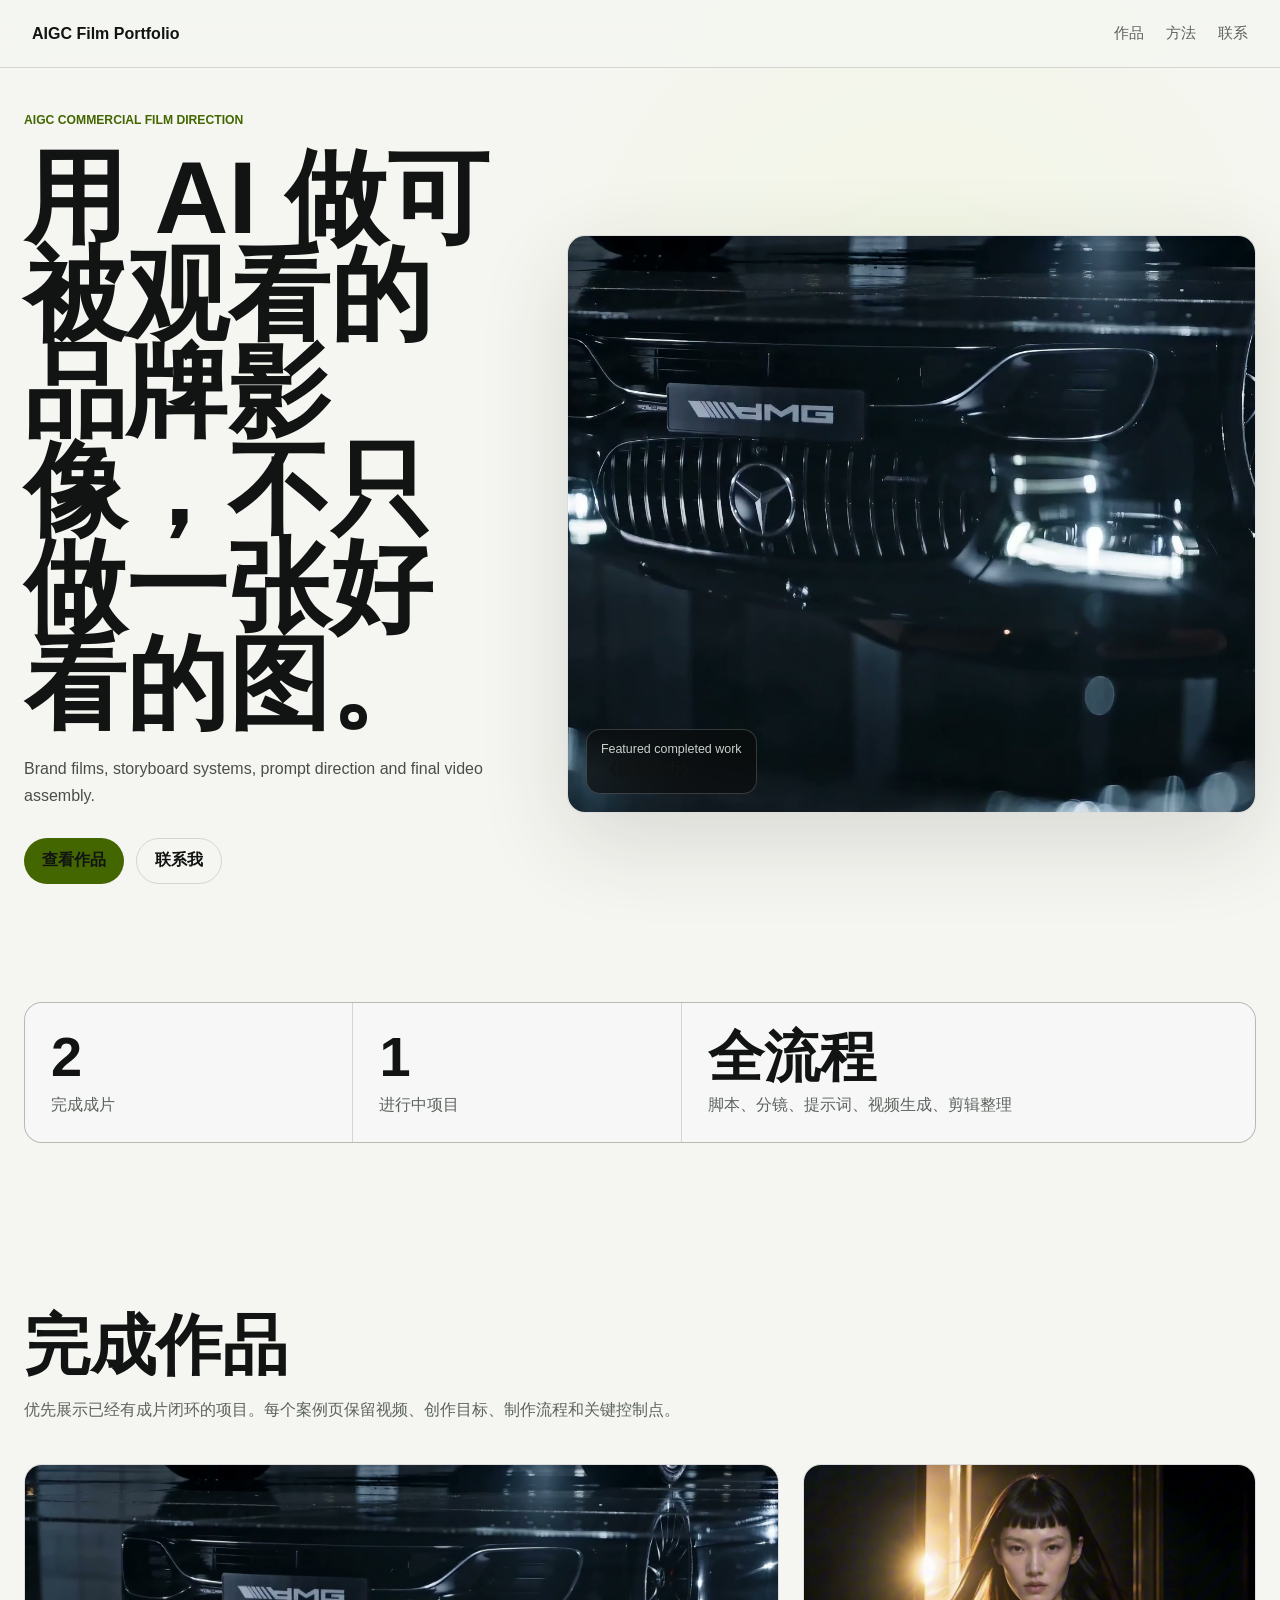
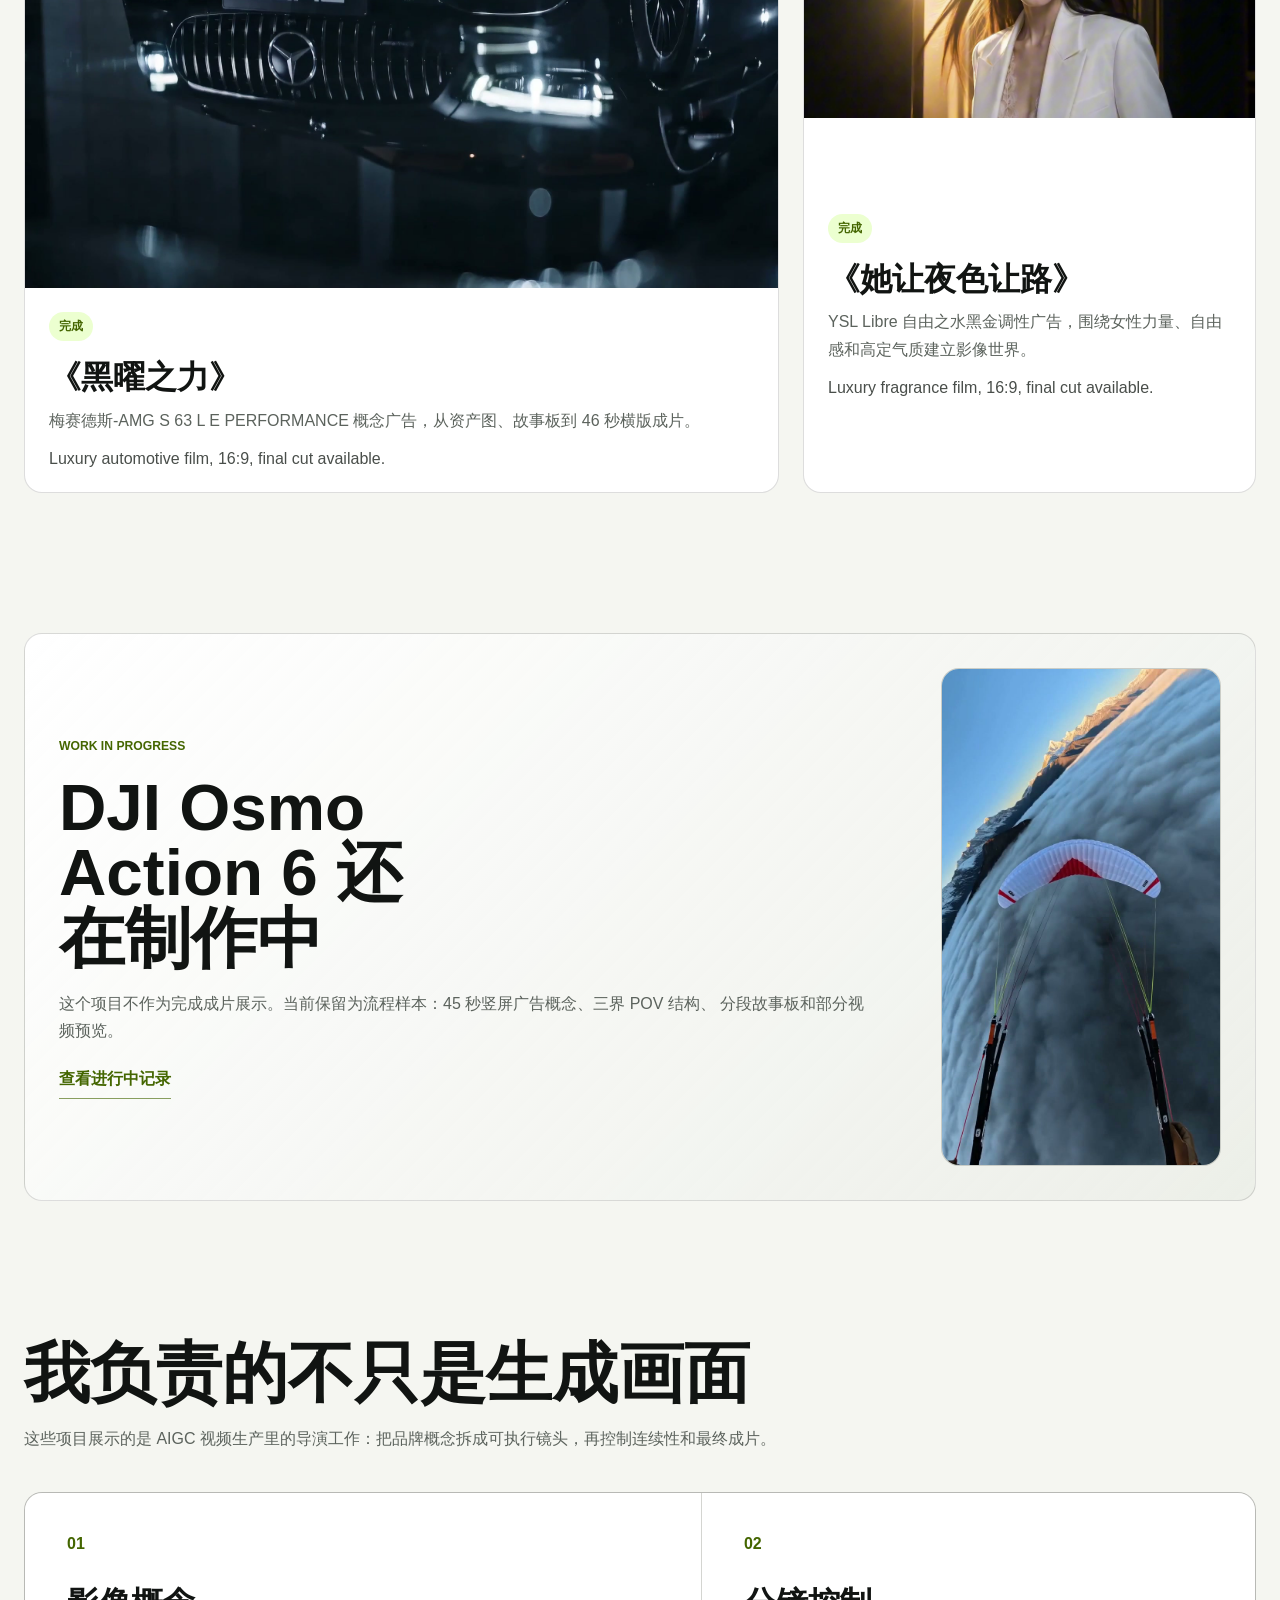
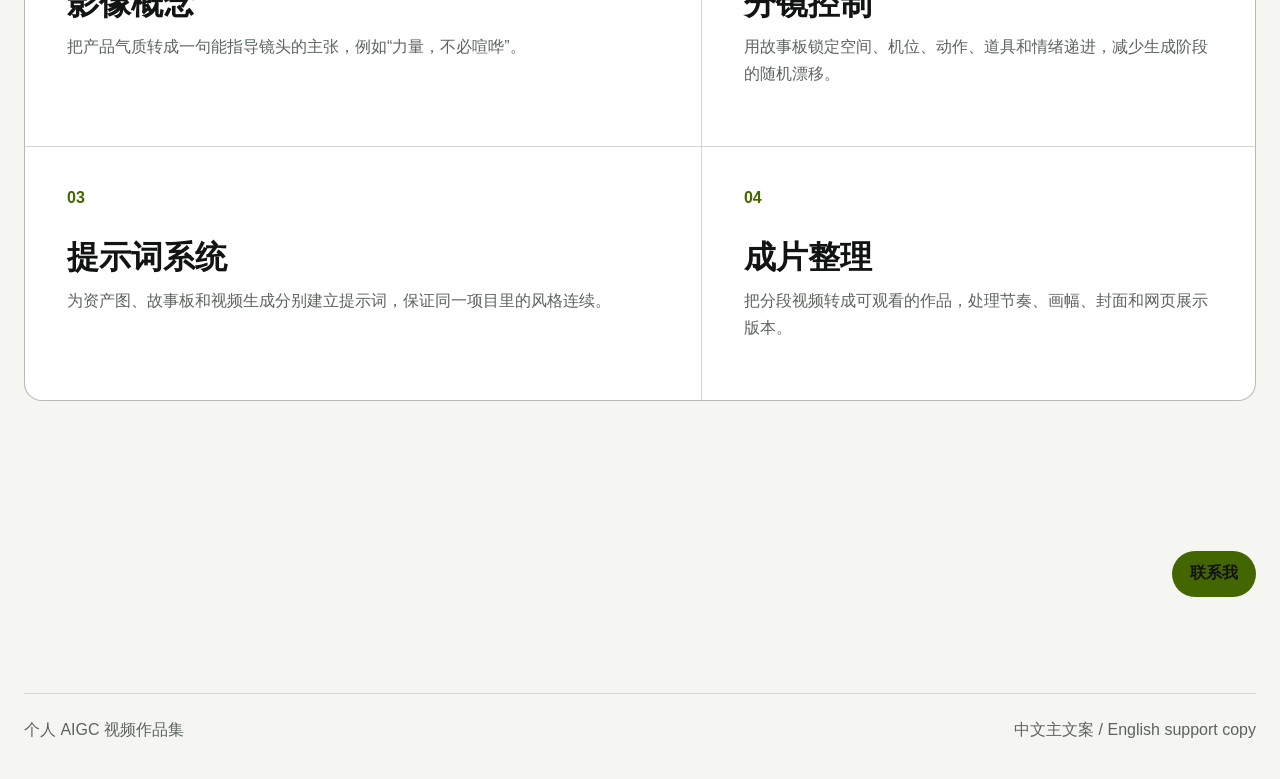
==== index.html @ 2b414f0b "发布视频作品集网站" ====
<!doctype html>
<html lang="zh-CN">
  <head>
    <meta charset="utf-8" />
    <meta name="viewport" content="width=device-width, initial-scale=1" />
    <title>AIGC 视频作品集 | Film Portfolio</title>
    <meta
      name="description"
      content="AIGC 视频项目作品集，展示豪华汽车、香水品牌影像与进行中的运动相机广告项目。"
    />
    <link rel="stylesheet" href="样式/主样式.css" />
  </head>
  <body>
    <a class="跳到内容" href="#主要内容">跳到主要内容</a>

    <header class="顶部导航" aria-label="主导航">
      <a class="品牌标识" href="index.html" aria-label="返回首页">
        <span>AIGC Film Portfolio</span>
      </a>
      <nav class="导航链接" aria-label="页面导航">
        <a href="#作品">作品</a>
        <a href="#方法">方法</a>
        <a href="#联系">联系</a>
      </nav>
    </header>

    <main id="主要内容">
      <section class="首页英雄" aria-label="作品集介绍">
        <div class="英雄文案">
          <p class="小标签">AIGC Commercial Film Direction</p>
          <h1>用 AI 做可被观看的品牌影像，不只做一张好看的图。</h1>
          <p class="英文副标题">
            Brand films, storyboard systems, prompt direction and final video assembly.
          </p>
          <div class="英雄按钮组">
            <a class="主按钮" href="#作品">查看作品</a>
            <a class="次按钮" href="mailto:hello@example.com">联系我</a>
          </div>
        </div>

        <div class="英雄媒体" aria-label="视频预览">
          <video
            class="自动预览视频"
            src="素材/视频/AMG黑曜之力-预览.mp4"
            poster="素材/封面/AMG黑曜之力-封面.jpg"
            muted
            playsinline
            autoplay
            loop
          ></video>
          <div class="媒体说明">
            <span>Featured completed work</span>
            <strong>《黑曜之力》</strong>
          </div>
        </div>
      </section>

      <section class="概览带" aria-label="作品集概览">
        <article>
          <strong>2</strong>
          <span>完成成片</span>
        </article>
        <article>
          <strong>1</strong>
          <span>进行中项目</span>
        </article>
        <article>
          <strong>全流程</strong>
          <span>脚本、分镜、提示词、视频生成、剪辑整理</span>
        </article>
      </section>

      <section id="作品" class="作品区">
        <div class="区块标题">
          <h2>完成作品</h2>
          <p>优先展示已经有成片闭环的项目。每个案例页保留视频、创作目标、制作流程和关键控制点。</p>
        </div>

        <div class="完成作品网格">
          <article class="大型作品卡">
            <a href="案例/AMG黑曜之力.html" aria-label="查看 AMG 黑曜之力案例">
              <div class="卡片媒体 横版">
                <video
                  class="悬停预览视频"
                  src="素材/视频/AMG黑曜之力-预览.mp4"
                  poster="素材/封面/AMG黑曜之力-封面.jpg"
                  muted
                  playsinline
                  loop
                  preload="metadata"
                ></video>
              </div>
              <div class="卡片内容">
                <span class="状态标签">完成</span>
                <h3>《黑曜之力》</h3>
                <p>梅赛德斯-AMG S 63 L E PERFORMANCE 概念广告，从资产图、故事板到 46 秒横版成片。</p>
                <span class="英文说明">Luxury automotive film, 16:9, final cut available.</span>
              </div>
            </a>
          </article>

          <article class="大型作品卡 紧凑">
            <a href="案例/YSL她让夜色让路.html" aria-label="查看 YSL 她让夜色让路案例">
              <div class="卡片媒体 横版">
                <video
                  class="悬停预览视频"
                  src="素材/视频/YSL她让夜色让路-预览.mp4"
                  poster="素材/封面/YSL她让夜色让路-封面.jpg"
                  muted
                  playsinline
                  loop
                  preload="metadata"
                ></video>
              </div>
              <div class="卡片内容">
                <span class="状态标签">完成</span>
                <h3>《她让夜色让路》</h3>
                <p>YSL Libre 自由之水黑金调性广告，围绕女性力量、自由感和高定气质建立影像世界。</p>
                <span class="英文说明">Luxury fragrance film, 16:9, final cut available.</span>
              </div>
            </a>
          </article>
        </div>
      </section>

      <section class="进行中区" aria-label="进行中项目">
        <div class="进行中内容">
          <div>
            <p class="小标签">Work In Progress</p>
            <h2>DJI Osmo Action 6 还在制作中</h2>
            <p>
              这个项目不作为完成成片展示。当前保留为流程样本：45 秒竖屏广告概念、三界 POV 结构、
              分段故事板和部分视频预览。
            </p>
            <a class="文本链接" href="案例/DJI无声三界视角-进行中.html">查看进行中记录</a>
          </div>
          <a class="竖版预览卡" href="案例/DJI无声三界视角-进行中.html" aria-label="查看 DJI 进行中项目">
            <video
              class="悬停预览视频"
              src="素材/视频/DJI无声三界视角-进行中短预览.mp4"
              poster="素材/封面/DJI无声三界视角-进行中封面.jpg"
              muted
              playsinline
              loop
              preload="metadata"
            ></video>
          </a>
        </div>
      </section>

      <section id="方法" class="方法区">
        <div class="区块标题">
          <h2>我负责的不只是生成画面</h2>
          <p>这些项目展示的是 AIGC 视频生产里的导演工作：把品牌概念拆成可执行镜头，再控制连续性和最终成片。</p>
        </div>
        <div class="方法网格">
          <article>
            <span>01</span>
            <h3>影像概念</h3>
            <p>把产品气质转成一句能指导镜头的主张，例如“力量，不必喧哗”。</p>
          </article>
          <article>
            <span>02</span>
            <h3>分镜控制</h3>
            <p>用故事板锁定空间、机位、动作、道具和情绪递进，减少生成阶段的随机漂移。</p>
          </article>
          <article>
            <span>03</span>
            <h3>提示词系统</h3>
            <p>为资产图、故事板和视频生成分别建立提示词，保证同一项目里的风格连续。</p>
          </article>
          <article>
            <span>04</span>
            <h3>成片整理</h3>
            <p>把分段视频转成可观看的作品，处理节奏、画幅、封面和网页展示版本。</p>
          </article>
        </div>
      </section>

      <section id="联系" class="联系区">
        <div class="联系留白" aria-hidden="true"></div>
        <a class="主按钮" href="mailto:hello@example.com">联系我</a>
      </section>
    </main>

    <footer class="页脚">
      <span>个人 AIGC 视频作品集</span>
      <span>中文主文案 / English support copy</span>
    </footer>

    <script src="脚本/交互.js"></script>
  </body>
</html>
---- 样式/主样式.css ----
:root {
  color-scheme: dark light;
  --背景: #0b0c0d;
  --表面: #121417;
  --表面二: #191d21;
  --文字: #f1f4ef;
  --弱文字: #a5ada8;
  --细线: rgba(241, 244, 239, 0.14);
  --强调: #c8ff3d;
  --强调深: #1d260b;
  --阴影: rgba(0, 0, 0, 0.38);
  --圆角: 18px;
  --最大宽: 1380px;
  font-family: "Aptos", "Segoe UI", "Microsoft YaHei", sans-serif;
}

@media (prefers-color-scheme: light) {
  :root {
    --背景: #f5f6f1;
    --表面: #ffffff;
    --表面二: #e9ece5;
    --文字: #111412;
    --弱文字: #5c635d;
    --细线: rgba(17, 20, 18, 0.14);
    --强调: #446600;
    --强调深: #ecffd0;
    --阴影: rgba(42, 45, 38, 0.14);
  }
}

* {
  box-sizing: border-box;
}

html {
  scroll-behavior: smooth;
}

body {
  margin: 0;
  background:
    radial-gradient(circle at 72% 8%, rgba(200, 255, 61, 0.08), transparent 26rem),
    linear-gradient(180deg, var(--背景), var(--背景));
  color: var(--文字);
  letter-spacing: 0;
}

body::before {
  content: "";
  position: fixed;
  inset: 0;
  z-index: 5;
  pointer-events: none;
  opacity: 0.18;
  background-image:
    linear-gradient(rgba(255,255,255,0.025) 1px, transparent 1px),
    linear-gradient(90deg, rgba(255,255,255,0.025) 1px, transparent 1px);
  background-size: 44px 44px;
}

a {
  color: inherit;
  text-decoration: none;
}

img,
video {
  display: block;
  max-width: 100%;
}

.跳到内容 {
  position: fixed;
  left: 1rem;
  top: 1rem;
  z-index: 20;
  padding: 0.65rem 0.9rem;
  background: var(--强调);
  color: #111412;
  border-radius: 999px;
  transform: translateY(-150%);
}

.跳到内容:focus {
  transform: translateY(0);
}

.顶部导航 {
  position: sticky;
  top: 0;
  z-index: 10;
  display: flex;
  align-items: center;
  justify-content: space-between;
  min-height: 68px;
  padding: 0 32px;
  border-bottom: 1px solid var(--细线);
  background: color-mix(in srgb, var(--背景) 82%, transparent);
  backdrop-filter: blur(18px);
}

.品牌标识 {
  font-weight: 700;
  letter-spacing: 0;
}

.导航链接 {
  display: flex;
  align-items: center;
  gap: 22px;
  color: var(--弱文字);
  font-size: 0.94rem;
}

.导航链接 a:hover,
.导航链接 a:focus-visible {
  color: var(--文字);
}

.首页英雄 {
  display: grid;
  grid-template-columns: minmax(0, 0.82fr) minmax(320px, 1.18fr);
  gap: clamp(28px, 5vw, 76px);
  align-items: center;
  width: min(var(--最大宽), calc(100% - 48px));
  min-height: calc(100dvh - 68px);
  margin: 0 auto;
  padding: 42px 0 64px;
}

.英雄文案 {
  align-self: end;
  padding-bottom: 6vh;
}

.小标签 {
  margin: 0 0 18px;
  color: var(--强调);
  font-size: 0.76rem;
  font-weight: 700;
  letter-spacing: 0;
  text-transform: uppercase;
}

h1,
h2,
h3,
p {
  margin-top: 0;
}

h1 {
  max-width: 11ch;
  margin-bottom: 22px;
  font-size: 6.4rem;
  line-height: 0.95;
  letter-spacing: 0;
}

h2 {
  margin-bottom: 18px;
  font-size: 4.1rem;
  line-height: 1;
  letter-spacing: 0;
}

h3 {
  margin-bottom: 12px;
  font-size: 2rem;
  line-height: 1.05;
}

p {
  color: var(--弱文字);
  line-height: 1.72;
}

.英文副标题,
.英文说明 {
  color: color-mix(in srgb, var(--弱文字) 74%, var(--文字));
}

.英雄按钮组 {
  display: flex;
  flex-wrap: wrap;
  gap: 12px;
  margin-top: 28px;
}

.主按钮,
.次按钮 {
  display: inline-flex;
  align-items: center;
  justify-content: center;
  min-height: 46px;
  padding: 0 18px;
  border-radius: 999px;
  font-weight: 700;
  white-space: nowrap;
  transition: transform 180ms ease, background 180ms ease, color 180ms ease;
}

.主按钮 {
  background: var(--强调);
  color: #111412;
}

.次按钮 {
  border: 1px solid var(--细线);
  color: var(--文字);
}

.主按钮:hover,
.次按钮:hover {
  transform: translateY(-1px);
}

.主按钮:active,
.次按钮:active {
  transform: translateY(1px);
}

.英雄媒体 {
  position: relative;
  min-height: 64vh;
  overflow: hidden;
  border: 1px solid var(--细线);
  border-radius: var(--圆角);
  background: var(--表面);
  box-shadow: 0 28px 90px var(--阴影);
}

.英雄媒体 video {
  width: 100%;
  height: 100%;
  min-height: 64vh;
  object-fit: cover;
}

.媒体说明 {
  position: absolute;
  left: 18px;
  bottom: 18px;
  display: grid;
  gap: 4px;
  max-width: calc(100% - 36px);
  padding: 12px 14px;
  border: 1px solid rgba(255, 255, 255, 0.18);
  border-radius: 14px;
  background: rgba(11, 12, 13, 0.68);
  backdrop-filter: blur(16px);
}

.媒体说明 span {
  color: #cbd2cc;
  font-size: 0.78rem;
}

.概览带 {
  display: grid;
  grid-template-columns: 0.8fr 0.8fr 1.4fr;
  gap: 1px;
  width: min(var(--最大宽), calc(100% - 48px));
  margin: 0 auto 100px;
  overflow: hidden;
  border: 1px solid var(--细线);
  border-radius: var(--圆角);
  background: var(--细线);
}

.概览带 article {
  padding: 26px;
  background: color-mix(in srgb, var(--表面) 82%, transparent);
}

.概览带 strong {
  display: block;
  margin-bottom: 10px;
  font-size: 3.5rem;
  line-height: 1;
}

.概览带 span {
  color: var(--弱文字);
}

.作品区,
.方法区,
.联系区,
.进行中区,
.案例页面 {
  width: min(var(--最大宽), calc(100% - 48px));
  margin: 0 auto;
}

.作品区,
.方法区,
.进行中区 {
  padding: 70px 0;
}

.区块标题 {
  max-width: 760px;
  margin-bottom: 40px;
}

.完成作品网格 {
  display: grid;
  grid-template-columns: 1.25fr 0.75fr;
  gap: 24px;
  align-items: stretch;
}

.大型作品卡 a {
  display: grid;
  min-height: 100%;
  overflow: hidden;
  border: 1px solid var(--细线);
  border-radius: var(--圆角);
  background: var(--表面);
  transition: transform 220ms ease, border-color 220ms ease;
}

.大型作品卡 a:hover,
.大型作品卡 a:focus-visible {
  transform: translateY(-4px);
  border-color: color-mix(in srgb, var(--强调) 60%, var(--细线));
}

.卡片媒体 {
  position: relative;
  overflow: hidden;
  background: var(--表面二);
}

.卡片媒体.横版 {
  aspect-ratio: 16 / 9;
}

.卡片媒体 video,
.竖版预览卡 video {
  width: 100%;
  height: 100%;
  object-fit: cover;
  transition: transform 500ms ease;
}

.大型作品卡 a:hover video,
.竖版预览卡:hover video {
  transform: scale(1.035);
}

.卡片内容 {
  padding: 24px;
}

.状态标签 {
  display: inline-flex;
  margin-bottom: 20px;
  padding: 6px 10px;
  border-radius: 999px;
  background: var(--强调深);
  color: var(--强调);
  font-size: 0.78rem;
  font-weight: 700;
}

.进行中内容 {
  display: grid;
  grid-template-columns: minmax(0, 1fr) 320px;
  gap: 34px;
  align-items: center;
  padding: 34px;
  border: 1px solid var(--细线);
  border-radius: var(--圆角);
  background: linear-gradient(135deg, var(--表面), color-mix(in srgb, var(--表面二) 72%, transparent));
}

.进行中内容 h2 {
  max-width: 10ch;
}

.文本链接 {
  display: inline-flex;
  align-items: center;
  min-height: 38px;
  color: var(--强调);
  font-weight: 700;
  border-bottom: 1px solid color-mix(in srgb, var(--强调) 62%, transparent);
}

.竖版预览卡 {
  justify-self: end;
  width: min(100%, 280px);
  aspect-ratio: 9 / 16;
  overflow: hidden;
  border: 1px solid var(--细线);
  border-radius: var(--圆角);
  background: var(--表面二);
}

.方法网格 {
  display: grid;
  grid-template-columns: 1.1fr 0.9fr;
  gap: 1px;
  overflow: hidden;
  border: 1px solid var(--细线);
  border-radius: var(--圆角);
  background: var(--细线);
}

.方法网格 article {
  min-height: 230px;
  padding: 42px;
  background: var(--表面);
}

.方法网格 span {
  display: block;
  margin-bottom: 34px;
  color: var(--强调);
  font-weight: 800;
}

.联系区 {
  display: grid;
  grid-template-columns: minmax(0, 1fr) auto;
  gap: 24px;
  align-items: end;
  padding: 80px 0 96px;
}

.联系区 h2 {
  max-width: 16ch;
}

.页脚 {
  display: flex;
  justify-content: space-between;
  gap: 18px;
  width: min(var(--最大宽), calc(100% - 48px));
  margin: 0 auto;
  padding: 26px 0 38px;
  border-top: 1px solid var(--细线);
  color: var(--弱文字);
}

.案例页面 {
  padding-bottom: 80px;
}

.案例英雄 {
  display: grid;
  grid-template-columns: minmax(0, 1fr) minmax(260px, 360px);
  gap: 40px;
  align-items: end;
  padding: 72px 0 36px;
}

.案例标题 h1 {
  max-width: 12ch;
}

.案例标题 p {
  max-width: 760px;
}

.案例元信息 {
  display: grid;
  gap: 1px;
  overflow: hidden;
  border: 1px solid var(--细线);
  border-radius: var(--圆角);
  background: var(--细线);
}

.案例元信息 span {
  padding: 15px 17px;
  background: var(--表面);
  color: var(--弱文字);
}

.播放器区,
.竖版播放器区 {
  display: grid;
  place-items: center;
  overflow: hidden;
  margin-bottom: 54px;
  border: 1px solid var(--细线);
  border-radius: var(--圆角);
  background: #050607;
  box-shadow: 0 28px 90px var(--阴影);
}

.主播放器 {
  width: 100%;
  aspect-ratio: 16 / 9;
  background: #050607;
}

.竖版播放器区 {
  padding: 24px;
}

.竖版播放器 {
  width: min(100%, 420px);
  max-height: 82dvh;
  aspect-ratio: 9 / 16;
  border-radius: calc(var(--圆角) - 4px);
  background: #050607;
}

.案例正文 {
  display: grid;
  grid-template-columns: 1fr 1fr 1fr;
  gap: 1px;
  overflow: hidden;
  border: 1px solid var(--细线);
  border-radius: var(--圆角);
  background: var(--细线);
}

.案例正文 article {
  padding: 28px;
  background: var(--表面);
}

.案例正文 h2 {
  font-size: 1.8rem;
}

.下一项 {
  display: flex;
  justify-content: space-between;
  gap: 18px;
  padding: 42px 0 0;
}

@media (prefers-reduced-motion: reduce) {
  *,
  *::before,
  *::after {
    scroll-behavior: auto !important;
    animation-duration: 0.01ms !important;
    transition-duration: 0.01ms !important;
  }

  .自动预览视频,
  .悬停预览视频 {
    animation: none;
  }
}

@media (max-width: 900px) {
  .顶部导航 {
    padding: 0 20px;
  }

  .导航链接 {
    gap: 14px;
  }

  .首页英雄,
  .完成作品网格,
  .进行中内容,
  .案例英雄,
  .案例正文,
  .联系区 {
    grid-template-columns: 1fr;
  }

  .首页英雄 {
    min-height: auto;
    padding-top: 36px;
  }

  .英雄文案 {
    padding-bottom: 0;
  }

  h1 {
    max-width: 12ch;
    font-size: 4.3rem;
  }

  h2 {
    font-size: 3rem;
  }

  h3 {
    font-size: 1.65rem;
  }

  .英雄媒体,
  .英雄媒体 video {
    min-height: 48vh;
  }

  .概览带,
  .方法网格 {
    grid-template-columns: 1fr;
  }

  .竖版预览卡 {
    justify-self: start;
    width: min(100%, 240px);
  }

  .页脚,
  .下一项 {
    flex-direction: column;
  }
}

@media (max-width: 560px) {
  .顶部导航 {
    min-height: 62px;
  }

  .品牌标识 {
    max-width: 42vw;
    font-size: 0.9rem;
  }

  .导航链接 {
    font-size: 0.86rem;
  }

  .首页英雄,
  .作品区,
  .方法区,
  .联系区,
  .进行中区,
  .案例页面,
  .概览带,
  .页脚 {
    width: min(100% - 28px, var(--最大宽));
  }

  .首页英雄 {
    gap: 24px;
  }

  h1 {
    font-size: 3.05rem;
  }

  h2 {
    font-size: 2.35rem;
  }

  .概览带 strong {
    font-size: 2.45rem;
  }

  .方法网格 article {
    padding: 26px;
  }

  .英雄按钮组 {
    width: 100%;
  }

  .主按钮,
  .次按钮 {
    flex: 1 1 auto;
  }

  .进行中内容 {
    padding: 22px;
  }

  .案例英雄 {
    padding-top: 42px;
  }
}
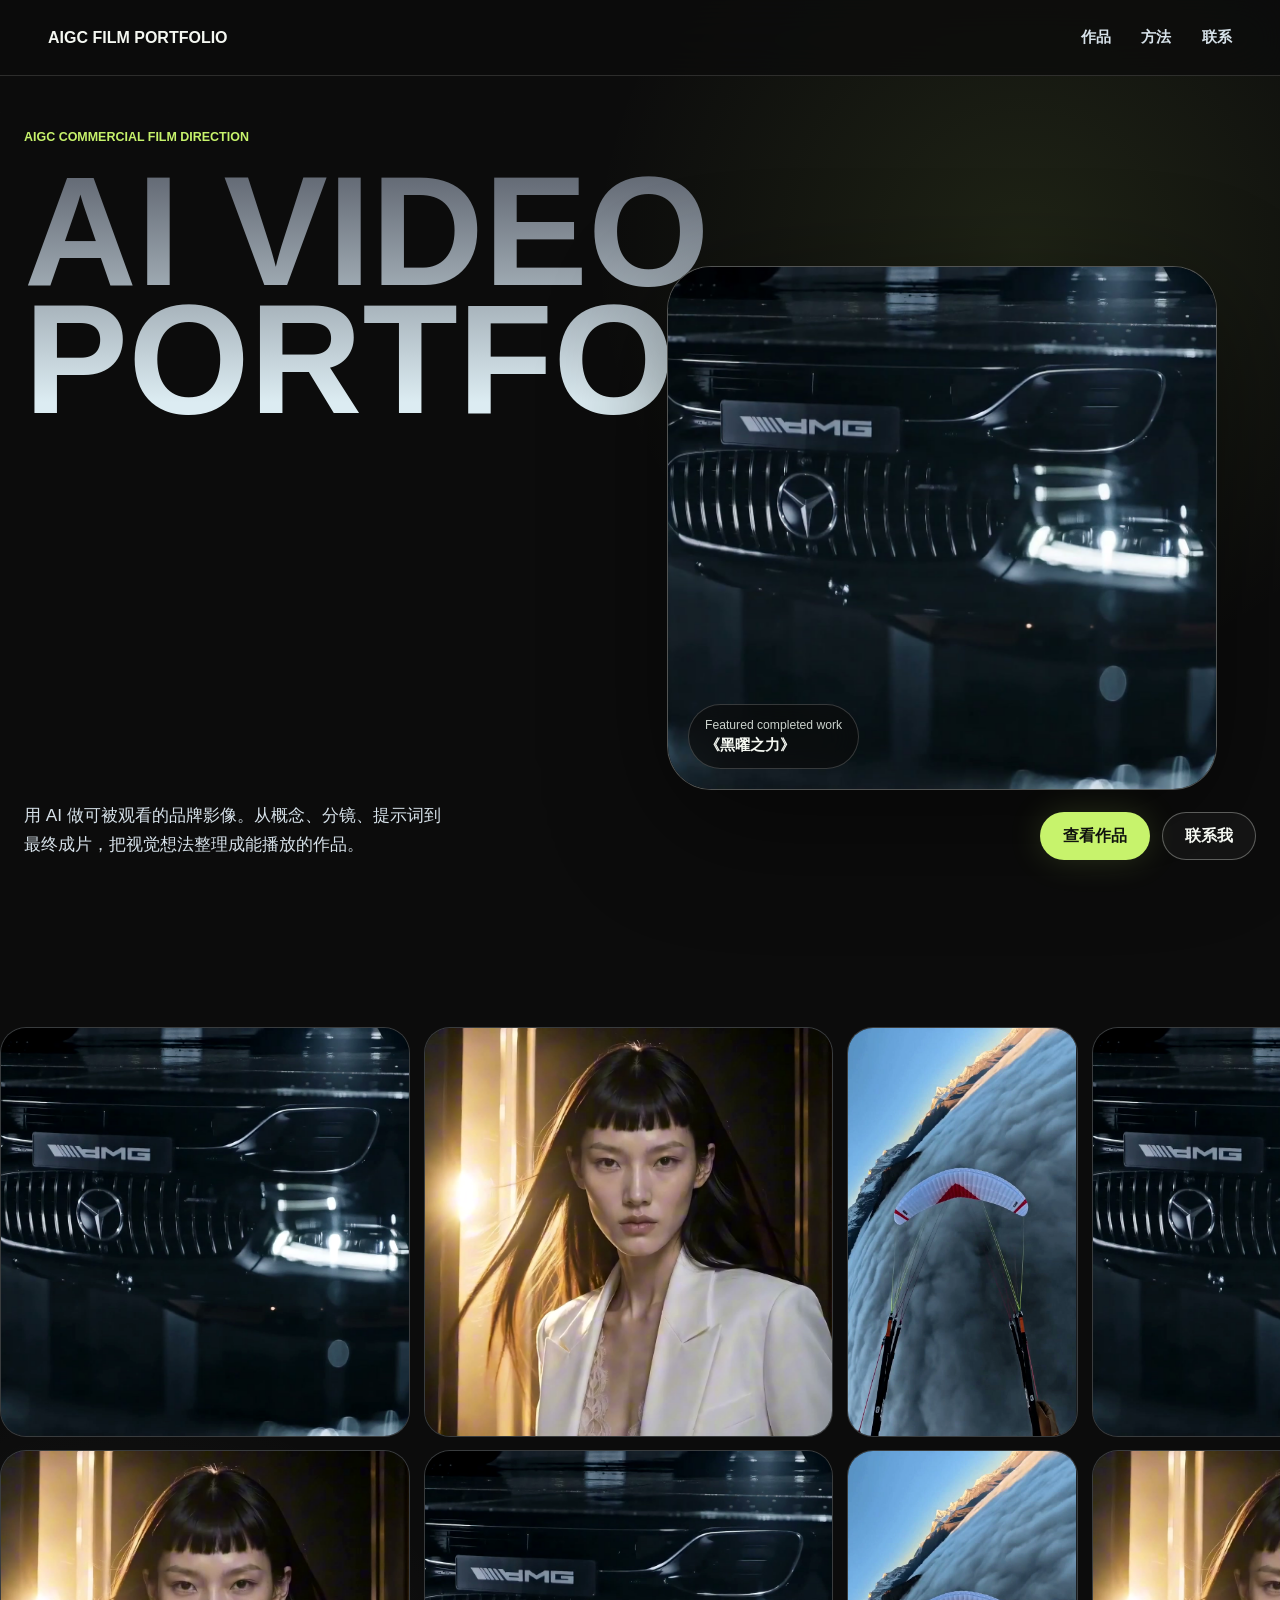
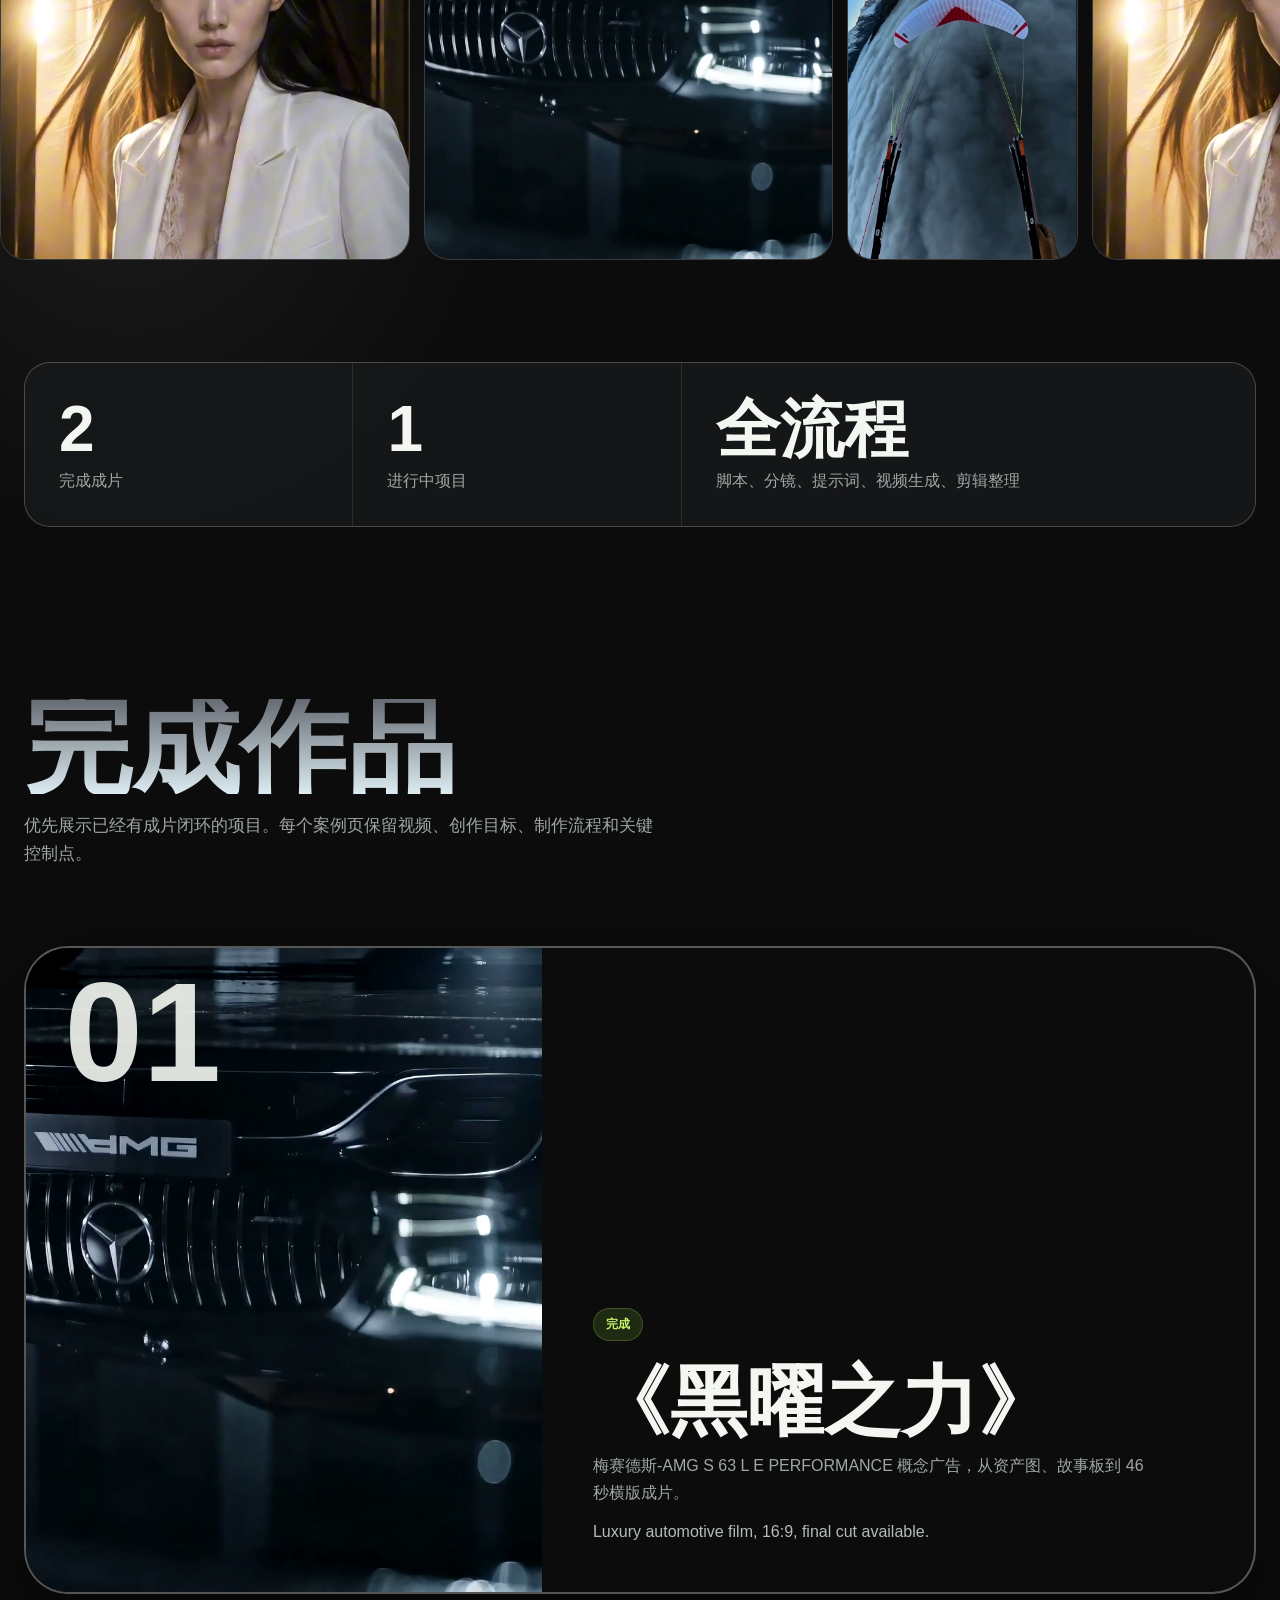
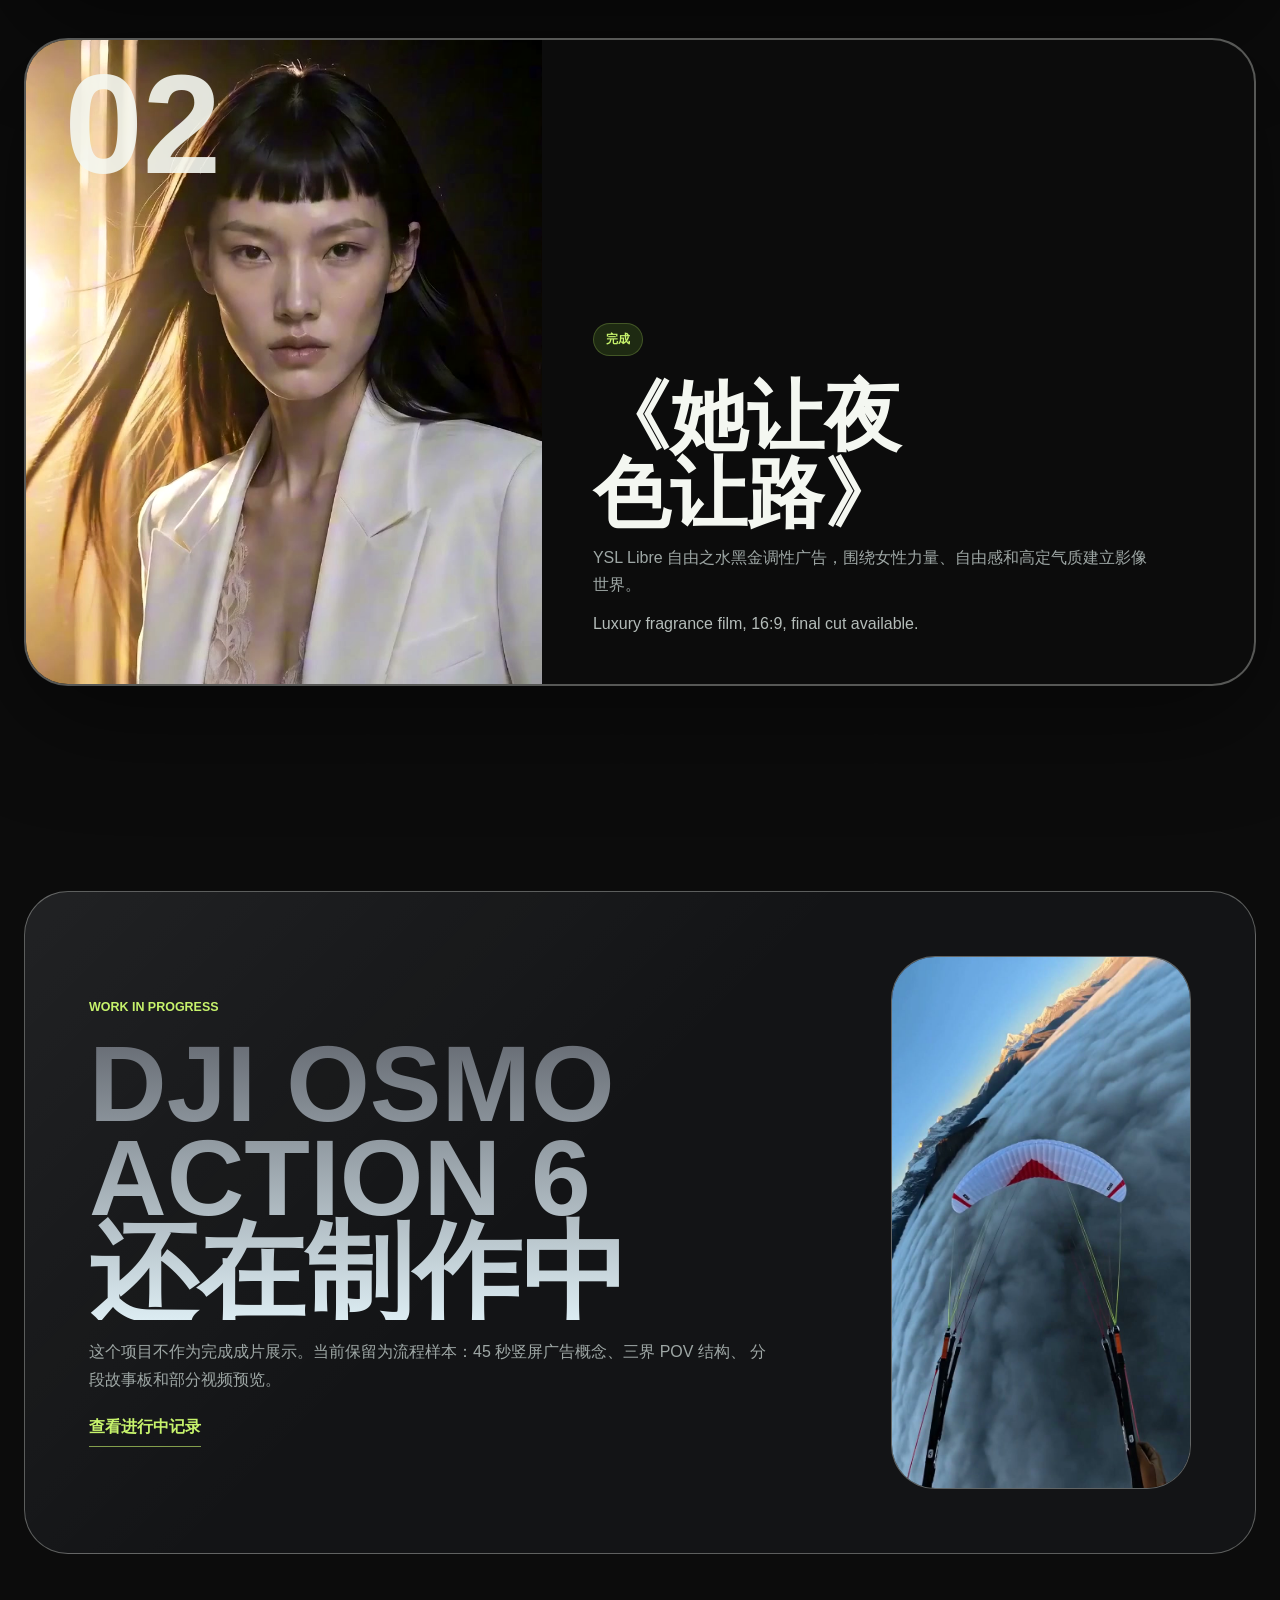
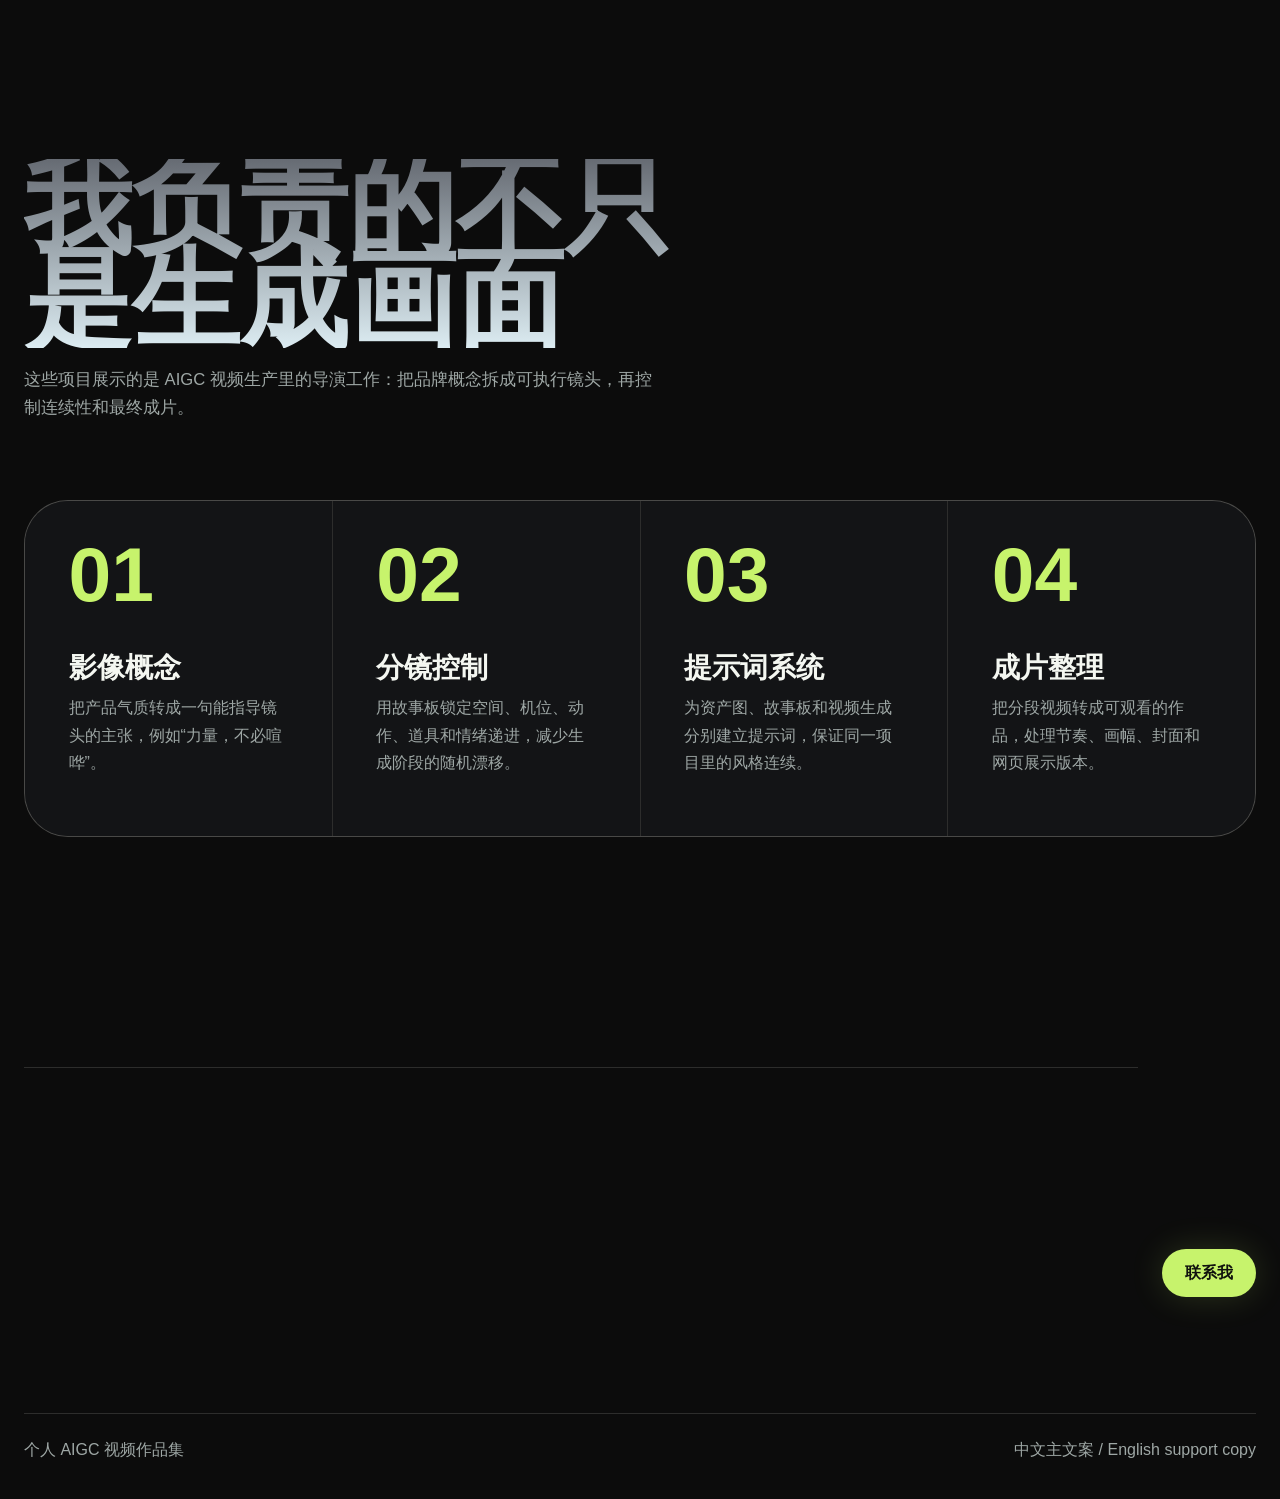
==== commit c38bc856: "升级作品集首页视觉语言" ====
--- a/index.html
+++ b/index.html
@@ -26,19 +26,12 @@
 
     <main id="主要内容">
       <section class="首页英雄" aria-label="作品集介绍">
-        <div class="英雄文案">
+        <div class="英雄标题层">
           <p class="小标签">AIGC Commercial Film Direction</p>
-          <h1>用 AI 做可被观看的品牌影像，不只做一张好看的图。</h1>
-          <p class="英文副标题">
-            Brand films, storyboard systems, prompt direction and final video assembly.
-          </p>
-          <div class="英雄按钮组">
-            <a class="主按钮" href="#作品">查看作品</a>
-            <a class="次按钮" href="mailto:hello@example.com">联系我</a>
-          </div>
-        </div>
-
-        <div class="英雄媒体" aria-label="视频预览">
+          <h1 class="渐变大标题">AI Video Portfolio</h1>
+        </div>
+
+        <div class="英雄媒体 磁吸目标" aria-label="视频预览">
           <video
             class="自动预览视频"
             src="素材/视频/AMG黑曜之力-预览.mp4"
@@ -53,6 +46,51 @@
             <strong>《黑曜之力》</strong>
           </div>
         </div>
+
+        <div class="英雄底栏">
+          <p>用 AI 做可被观看的品牌影像。从概念、分镜、提示词到最终成片，把视觉想法整理成能播放的作品。</p>
+          <div class="英雄按钮组">
+            <a class="主按钮" href="#作品">查看作品</a>
+            <a class="次按钮" href="mailto:hello@example.com">联系我</a>
+          </div>
+        </div>
+      </section>
+
+      <section class="影像流" aria-label="视频作品片段">
+        <div class="影像流轨道 向右">
+          <a class="流媒体卡" href="案例/AMG黑曜之力.html" aria-label="查看 AMG 黑曜之力">
+            <video class="悬停预览视频" src="素材/视频/AMG黑曜之力-预览.mp4" poster="素材/封面/AMG黑曜之力-封面.jpg" muted playsinline loop preload="metadata"></video>
+          </a>
+          <a class="流媒体卡" href="案例/YSL她让夜色让路.html" aria-label="查看 YSL 她让夜色让路">
+            <video class="悬停预览视频" src="素材/视频/YSL她让夜色让路-预览.mp4" poster="素材/封面/YSL她让夜色让路-封面.jpg" muted playsinline loop preload="metadata"></video>
+          </a>
+          <a class="流媒体卡 竖版" href="案例/DJI无声三界视角-进行中.html" aria-label="查看 DJI 进行中项目">
+            <video class="悬停预览视频" src="素材/视频/DJI无声三界视角-进行中短预览.mp4" poster="素材/封面/DJI无声三界视角-进行中封面.jpg" muted playsinline loop preload="metadata"></video>
+          </a>
+          <a class="流媒体卡" href="案例/AMG黑曜之力.html" aria-hidden="true" tabindex="-1">
+            <video class="悬停预览视频" src="素材/视频/AMG黑曜之力-预览.mp4" poster="素材/封面/AMG黑曜之力-封面.jpg" muted playsinline loop preload="metadata"></video>
+          </a>
+          <a class="流媒体卡" href="案例/YSL她让夜色让路.html" aria-hidden="true" tabindex="-1">
+            <video class="悬停预览视频" src="素材/视频/YSL她让夜色让路-预览.mp4" poster="素材/封面/YSL她让夜色让路-封面.jpg" muted playsinline loop preload="metadata"></video>
+          </a>
+        </div>
+        <div class="影像流轨道 向左">
+          <a class="流媒体卡" href="案例/YSL她让夜色让路.html" aria-label="查看 YSL 她让夜色让路">
+            <video class="悬停预览视频" src="素材/视频/YSL她让夜色让路-预览.mp4" poster="素材/封面/YSL她让夜色让路-封面.jpg" muted playsinline loop preload="metadata"></video>
+          </a>
+          <a class="流媒体卡" href="案例/AMG黑曜之力.html" aria-label="查看 AMG 黑曜之力">
+            <video class="悬停预览视频" src="素材/视频/AMG黑曜之力-预览.mp4" poster="素材/封面/AMG黑曜之力-封面.jpg" muted playsinline loop preload="metadata"></video>
+          </a>
+          <a class="流媒体卡 竖版" href="案例/DJI无声三界视角-进行中.html" aria-label="查看 DJI 进行中项目">
+            <video class="悬停预览视频" src="素材/视频/DJI无声三界视角-进行中短预览.mp4" poster="素材/封面/DJI无声三界视角-进行中封面.jpg" muted playsinline loop preload="metadata"></video>
+          </a>
+          <a class="流媒体卡" href="案例/YSL她让夜色让路.html" aria-hidden="true" tabindex="-1">
+            <video class="悬停预览视频" src="素材/视频/YSL她让夜色让路-预览.mp4" poster="素材/封面/YSL她让夜色让路-封面.jpg" muted playsinline loop preload="metadata"></video>
+          </a>
+          <a class="流媒体卡" href="案例/AMG黑曜之力.html" aria-hidden="true" tabindex="-1">
+            <video class="悬停预览视频" src="素材/视频/AMG黑曜之力-预览.mp4" poster="素材/封面/AMG黑曜之力-封面.jpg" muted playsinline loop preload="metadata"></video>
+          </a>
+        </div>
       </section>
 
       <section class="概览带" aria-label="作品集概览">
@@ -79,6 +117,7 @@
         <div class="完成作品网格">
           <article class="大型作品卡">
             <a href="案例/AMG黑曜之力.html" aria-label="查看 AMG 黑曜之力案例">
+              <div class="卡片编号">01</div>
               <div class="卡片媒体 横版">
                 <video
                   class="悬停预览视频"
@@ -101,6 +140,7 @@
 
           <article class="大型作品卡 紧凑">
             <a href="案例/YSL她让夜色让路.html" aria-label="查看 YSL 她让夜色让路案例">
+              <div class="卡片编号">02</div>
               <div class="卡片媒体 横版">
                 <video
                   class="悬停预览视频"
--- a/样式/主样式.css
+++ b/样式/主样式.css
@@ -1,31 +1,19 @@
 :root {
-  color-scheme: dark light;
-  --背景: #0b0c0d;
-  --表面: #121417;
-  --表面二: #191d21;
-  --文字: #f1f4ef;
-  --弱文字: #a5ada8;
-  --细线: rgba(241, 244, 239, 0.14);
-  --强调: #c8ff3d;
-  --强调深: #1d260b;
-  --阴影: rgba(0, 0, 0, 0.38);
-  --圆角: 18px;
-  --最大宽: 1380px;
-  font-family: "Aptos", "Segoe UI", "Microsoft YaHei", sans-serif;
-}
-
-@media (prefers-color-scheme: light) {
-  :root {
-    --背景: #f5f6f1;
-    --表面: #ffffff;
-    --表面二: #e9ece5;
-    --文字: #111412;
-    --弱文字: #5c635d;
-    --细线: rgba(17, 20, 18, 0.14);
-    --强调: #446600;
-    --强调深: #ecffd0;
-    --阴影: rgba(42, 45, 38, 0.14);
-  }
+  color-scheme: dark;
+  --背景: #0c0c0c;
+  --表面: #131416;
+  --表面二: #1a1d20;
+  --文字: #f4f7f1;
+  --弱文字: #9ea7a5;
+  --细线: rgba(244, 247, 241, 0.14);
+  --强线: rgba(244, 247, 241, 0.32);
+  --强调: #c7f36c;
+  --强调深: #1e2a12;
+  --阴影: rgba(0, 0, 0, 0.46);
+  --圆角: 26px;
+  --圆角大: 44px;
+  --最大宽: 1440px;
+  font-family: "Kanit", "Aptos", "Segoe UI", "Microsoft YaHei", sans-serif;
 }
 
 * {
@@ -34,13 +22,16 @@
 
 html {
   scroll-behavior: smooth;
+  background: var(--背景);
 }
 
 body {
   margin: 0;
+  overflow-x: clip;
   background:
-    radial-gradient(circle at 72% 8%, rgba(200, 255, 61, 0.08), transparent 26rem),
-    linear-gradient(180deg, var(--背景), var(--背景));
+    radial-gradient(circle at 80% 4%, rgba(199, 243, 108, 0.1), transparent 27rem),
+    radial-gradient(circle at 10% 28%, rgba(215, 226, 234, 0.07), transparent 23rem),
+    var(--背景);
   color: var(--文字);
   letter-spacing: 0;
 }
@@ -51,11 +42,12 @@
   inset: 0;
   z-index: 5;
   pointer-events: none;
-  opacity: 0.18;
+  opacity: 0.14;
   background-image:
-    linear-gradient(rgba(255,255,255,0.025) 1px, transparent 1px),
-    linear-gradient(90deg, rgba(255,255,255,0.025) 1px, transparent 1px);
-  background-size: 44px 44px;
+    linear-gradient(rgba(255, 255, 255, 0.035) 1px, transparent 1px),
+    linear-gradient(90deg, rgba(255, 255, 255, 0.035) 1px, transparent 1px);
+  background-size: 56px 56px;
+  mask-image: linear-gradient(180deg, black, transparent 75%);
 }
 
 a {
@@ -67,6 +59,44 @@
 video {
   display: block;
   max-width: 100%;
+}
+
+h1,
+h2,
+h3,
+p {
+  margin-top: 0;
+}
+
+h1,
+h2,
+h3 {
+  text-wrap: balance;
+}
+
+h1 {
+  margin-bottom: 22px;
+  font-size: clamp(4rem, 10vw, 9.6rem);
+  line-height: 0.9;
+  letter-spacing: 0;
+}
+
+h2 {
+  margin-bottom: 18px;
+  font-size: clamp(3rem, 8.4vw, 8.8rem);
+  line-height: 0.88;
+  letter-spacing: 0;
+}
+
+h3 {
+  margin-bottom: 12px;
+  font-size: clamp(1.6rem, 3vw, 2.6rem);
+  line-height: 1;
+}
+
+p {
+  color: var(--弱文字);
+  line-height: 1.72;
 }
 
 .跳到内容 {
@@ -76,7 +106,7 @@
   z-index: 20;
   padding: 0.65rem 0.9rem;
   background: var(--强调);
-  color: #111412;
+  color: #10120e;
   border-radius: 999px;
   transform: translateY(-150%);
 }
@@ -92,99 +122,153 @@
   display: flex;
   align-items: center;
   justify-content: space-between;
-  min-height: 68px;
-  padding: 0 32px;
+  min-height: 76px;
+  padding: 0 clamp(18px, 4vw, 48px);
   border-bottom: 1px solid var(--细线);
-  background: color-mix(in srgb, var(--背景) 82%, transparent);
-  backdrop-filter: blur(18px);
+  background: rgba(12, 12, 12, 0.78);
+  backdrop-filter: blur(22px);
 }
 
 .品牌标识 {
-  font-weight: 700;
+  font-weight: 800;
   letter-spacing: 0;
+  text-transform: uppercase;
 }
 
 .导航链接 {
   display: flex;
   align-items: center;
-  gap: 22px;
-  color: var(--弱文字);
-  font-size: 0.94rem;
+  gap: clamp(14px, 2.4vw, 34px);
+  color: #d7e2ea;
+  font-size: clamp(0.86rem, 1.2vw, 1.15rem);
+  font-weight: 700;
+}
+
+.导航链接 a {
+  text-transform: uppercase;
+  transition: opacity 180ms ease, color 180ms ease;
 }
 
 .导航链接 a:hover,
 .导航链接 a:focus-visible {
   color: var(--文字);
+  opacity: 0.72;
 }
 
 .首页英雄 {
-  display: grid;
-  grid-template-columns: minmax(0, 0.82fr) minmax(320px, 1.18fr);
-  gap: clamp(28px, 5vw, 76px);
-  align-items: center;
+  position: relative;
+  display: grid;
   width: min(var(--最大宽), calc(100% - 48px));
-  min-height: calc(100dvh - 68px);
+  min-height: calc(100dvh - 76px);
   margin: 0 auto;
-  padding: 42px 0 64px;
-}
-
-.英雄文案 {
-  align-self: end;
-  padding-bottom: 6vh;
+  padding: clamp(28px, 4vw, 58px) 0 clamp(28px, 5vw, 70px);
+  isolation: isolate;
+}
+
+.英雄标题层 {
+  position: relative;
+  z-index: 1;
+  align-self: start;
 }
 
 .小标签 {
   margin: 0 0 18px;
   color: var(--强调);
-  font-size: 0.76rem;
-  font-weight: 700;
+  font-size: 0.78rem;
+  font-weight: 800;
   letter-spacing: 0;
   text-transform: uppercase;
 }
 
-h1,
-h2,
-h3,
-p {
-  margin-top: 0;
-}
-
-h1 {
-  max-width: 11ch;
-  margin-bottom: 22px;
-  font-size: 6.4rem;
-  line-height: 0.95;
-  letter-spacing: 0;
-}
-
-h2 {
-  margin-bottom: 18px;
-  font-size: 4.1rem;
-  line-height: 1;
-  letter-spacing: 0;
-}
-
-h3 {
-  margin-bottom: 12px;
-  font-size: 2rem;
-  line-height: 1.05;
-}
-
-p {
-  color: var(--弱文字);
-  line-height: 1.72;
-}
-
-.英文副标题,
-.英文说明 {
-  color: color-mix(in srgb, var(--弱文字) 74%, var(--文字));
+.渐变大标题 {
+  max-width: 100%;
+  margin: 0;
+  background: linear-gradient(180deg, #5f6570 0%, #dcecf2 92%);
+  -webkit-background-clip: text;
+  background-clip: text;
+  color: transparent;
+  font-size: clamp(3.5rem, 12.2vw, 13rem);
+  font-weight: 900;
+  line-height: 0.82;
+  text-transform: uppercase;
+}
+
+.英雄媒体 {
+  position: absolute;
+  right: clamp(0px, 3vw, 44px);
+  top: clamp(112px, 22vh, 190px);
+  z-index: 2;
+  width: min(43vw, 620px);
+  min-width: 420px;
+  min-height: min(58dvh, 680px);
+  overflow: hidden;
+  border: 1px solid var(--强线);
+  border-radius: var(--圆角大);
+  background: #050607;
+  box-shadow: 0 34px 120px var(--阴影);
+  transition: transform 320ms ease, border-color 220ms ease;
+  will-change: transform;
+}
+
+.英雄媒体:hover {
+  border-color: rgba(199, 243, 108, 0.48);
+}
+
+.英雄媒体 video {
+  width: 100%;
+  height: 100%;
+  min-height: min(58dvh, 680px);
+  object-fit: cover;
+}
+
+.媒体说明 {
+  position: absolute;
+  left: 20px;
+  bottom: 20px;
+  display: grid;
+  gap: 4px;
+  max-width: calc(100% - 40px);
+  padding: 13px 16px;
+  border: 1px solid rgba(255, 255, 255, 0.18);
+  border-radius: 999px;
+  background: rgba(12, 12, 12, 0.66);
+  backdrop-filter: blur(18px);
+}
+
+.媒体说明 span {
+  color: #cbd2cc;
+  font-size: 0.76rem;
+}
+
+.媒体说明 strong {
+  font-size: 0.94rem;
+}
+
+.英雄底栏 {
+  position: relative;
+  z-index: 3;
+  align-self: end;
+  display: flex;
+  align-items: end;
+  justify-content: space-between;
+  gap: 28px;
+  padding-top: 42vh;
+}
+
+.英雄底栏 p {
+  max-width: 430px;
+  margin-bottom: 0;
+  color: #d7e2ea;
+  font-size: clamp(0.96rem, 1.35vw, 1.35rem);
+  font-weight: 500;
+  text-transform: uppercase;
 }
 
 .英雄按钮组 {
   display: flex;
   flex-wrap: wrap;
+  justify-content: flex-end;
   gap: 12px;
-  margin-top: 28px;
 }
 
 .主按钮,
@@ -192,22 +276,25 @@
   display: inline-flex;
   align-items: center;
   justify-content: center;
-  min-height: 46px;
-  padding: 0 18px;
+  min-height: 48px;
+  padding: 0 22px;
   border-radius: 999px;
-  font-weight: 700;
+  font-weight: 800;
   white-space: nowrap;
-  transition: transform 180ms ease, background 180ms ease, color 180ms ease;
+  transition: transform 180ms ease, background 180ms ease, color 180ms ease, border-color 180ms ease;
 }
 
 .主按钮 {
+  border: 1px solid rgba(199, 243, 108, 0.72);
   background: var(--强调);
-  color: #111412;
+  color: #10120e;
+  box-shadow: 0 0 34px rgba(199, 243, 108, 0.16);
 }
 
 .次按钮 {
-  border: 1px solid var(--细线);
+  border: 1px solid var(--强线);
   color: var(--文字);
+  background: rgba(255, 255, 255, 0.04);
 }
 
 .主按钮:hover,
@@ -220,40 +307,72 @@
   transform: translateY(1px);
 }
 
-.英雄媒体 {
-  position: relative;
-  min-height: 64vh;
+.影像流 {
+  width: 100%;
+  padding: clamp(54px, 8vw, 110px) 0 24px;
+  overflow: hidden;
+}
+
+.影像流轨道 {
+  display: flex;
+  gap: 14px;
+  width: max-content;
+  margin-bottom: 14px;
+  will-change: transform;
+}
+
+.影像流轨道.向右 {
+  animation: 影像向右 38s linear infinite;
+}
+
+.影像流轨道.向左 {
+  animation: 影像向左 42s linear infinite;
+}
+
+.流媒体卡 {
+  width: clamp(260px, 32vw, 460px);
+  aspect-ratio: 16 / 9;
   overflow: hidden;
   border: 1px solid var(--细线);
   border-radius: var(--圆角);
-  background: var(--表面);
-  box-shadow: 0 28px 90px var(--阴影);
-}
-
-.英雄媒体 video {
+  background: var(--表面二);
+}
+
+.流媒体卡.竖版 {
+  width: clamp(150px, 18vw, 250px);
+  aspect-ratio: 9 / 16;
+}
+
+.流媒体卡 video {
   width: 100%;
   height: 100%;
-  min-height: 64vh;
   object-fit: cover;
-}
-
-.媒体说明 {
-  position: absolute;
-  left: 18px;
-  bottom: 18px;
-  display: grid;
-  gap: 4px;
-  max-width: calc(100% - 36px);
-  padding: 12px 14px;
-  border: 1px solid rgba(255, 255, 255, 0.18);
-  border-radius: 14px;
-  background: rgba(11, 12, 13, 0.68);
-  backdrop-filter: blur(16px);
-}
-
-.媒体说明 span {
-  color: #cbd2cc;
-  font-size: 0.78rem;
+  filter: saturate(0.92) contrast(1.05);
+  transition: transform 520ms ease, filter 520ms ease;
+}
+
+.流媒体卡:hover video,
+.流媒体卡:focus-visible video {
+  transform: scale(1.04);
+  filter: saturate(1.08) contrast(1.04);
+}
+
+@keyframes 影像向右 {
+  from {
+    transform: translateX(-22%);
+  }
+  to {
+    transform: translateX(0);
+  }
+}
+
+@keyframes 影像向左 {
+  from {
+    transform: translateX(0);
+  }
+  to {
+    transform: translateX(-22%);
+  }
 }
 
 .概览带 {
@@ -261,7 +380,7 @@
   grid-template-columns: 0.8fr 0.8fr 1.4fr;
   gap: 1px;
   width: min(var(--最大宽), calc(100% - 48px));
-  margin: 0 auto 100px;
+  margin: 64px auto 70px;
   overflow: hidden;
   border: 1px solid var(--细线);
   border-radius: var(--圆角);
@@ -269,14 +388,15 @@
 }
 
 .概览带 article {
-  padding: 26px;
-  background: color-mix(in srgb, var(--表面) 82%, transparent);
+  padding: clamp(22px, 3vw, 34px);
+  background: rgba(19, 20, 22, 0.88);
 }
 
 .概览带 strong {
   display: block;
   margin-bottom: 10px;
-  font-size: 3.5rem;
+  color: var(--文字);
+  font-size: clamp(2.5rem, 5vw, 4.6rem);
   line-height: 1;
 }
 
@@ -296,35 +416,72 @@
 .作品区,
 .方法区,
 .进行中区 {
-  padding: 70px 0;
+  padding: clamp(58px, 8vw, 112px) 0;
 }
 
 .区块标题 {
-  max-width: 760px;
-  margin-bottom: 40px;
+  max-width: 880px;
+  margin-bottom: clamp(34px, 6vw, 78px);
+}
+
+.区块标题 h2,
+.进行中内容 h2,
+.案例标题 h1 {
+  background: linear-gradient(180deg, #666b73 0%, #dcecf2 100%);
+  -webkit-background-clip: text;
+  background-clip: text;
+  color: transparent;
+  font-weight: 900;
+  text-transform: uppercase;
+}
+
+.区块标题 p {
+  max-width: 640px;
+  font-size: 1.04rem;
 }
 
 .完成作品网格 {
   display: grid;
-  grid-template-columns: 1.25fr 0.75fr;
-  gap: 24px;
-  align-items: stretch;
+  gap: clamp(22px, 4vw, 44px);
+}
+
+.大型作品卡 {
+  position: relative;
 }
 
 .大型作品卡 a {
-  display: grid;
-  min-height: 100%;
-  overflow: hidden;
-  border: 1px solid var(--细线);
-  border-radius: var(--圆角);
-  background: var(--表面);
+  position: sticky;
+  top: 96px;
+  display: grid;
+  grid-template-columns: minmax(240px, 0.84fr) minmax(0, 1.16fr);
+  min-height: min(72dvh, 680px);
+  overflow: hidden;
+  border: 2px solid var(--强线);
+  border-radius: var(--圆角大);
+  background: #0c0c0c;
+  box-shadow: 0 30px 110px var(--阴影);
   transition: transform 220ms ease, border-color 220ms ease;
+}
+
+.大型作品卡.紧凑 a {
+  top: 124px;
 }
 
 .大型作品卡 a:hover,
 .大型作品卡 a:focus-visible {
   transform: translateY(-4px);
-  border-color: color-mix(in srgb, var(--强调) 60%, var(--细线));
+  border-color: rgba(199, 243, 108, 0.58);
+}
+
+.卡片编号 {
+  position: absolute;
+  left: clamp(22px, 3vw, 42px);
+  top: clamp(18px, 2.4vw, 34px);
+  z-index: 2;
+  color: rgba(244, 247, 241, 0.9);
+  font-size: clamp(4.5rem, 11vw, 12rem);
+  font-weight: 900;
+  line-height: 0.78;
 }
 
 .卡片媒体 {
@@ -334,7 +491,8 @@
 }
 
 .卡片媒体.横版 {
-  aspect-ratio: 16 / 9;
+  aspect-ratio: auto;
+  min-height: 100%;
 }
 
 .卡片媒体 video,
@@ -342,42 +500,69 @@
   width: 100%;
   height: 100%;
   object-fit: cover;
-  transition: transform 500ms ease;
+  transition: transform 620ms ease, filter 620ms ease;
+}
+
+.卡片媒体 video {
+  filter: saturate(0.88) contrast(1.08);
 }
 
 .大型作品卡 a:hover video,
 .竖版预览卡:hover video {
   transform: scale(1.035);
+  filter: saturate(1.08) contrast(1.04);
 }
 
 .卡片内容 {
-  padding: 24px;
+  display: flex;
+  flex-direction: column;
+  justify-content: end;
+  padding: clamp(28px, 4vw, 58px);
+}
+
+.卡片内容 h3 {
+  max-width: 12ch;
+  font-size: clamp(2.4rem, 6vw, 6.4rem);
+  font-weight: 900;
+}
+
+.卡片内容 p {
+  max-width: 560px;
 }
 
 .状态标签 {
   display: inline-flex;
-  margin-bottom: 20px;
-  padding: 6px 10px;
+  align-self: flex-start;
+  margin-bottom: 22px;
+  padding: 7px 12px;
+  border: 1px solid rgba(199, 243, 108, 0.22);
   border-radius: 999px;
   background: var(--强调深);
   color: var(--强调);
   font-size: 0.78rem;
-  font-weight: 700;
+  font-weight: 800;
+}
+
+.英文副标题,
+.英文说明 {
+  color: color-mix(in srgb, var(--弱文字) 74%, var(--文字));
 }
 
 .进行中内容 {
   display: grid;
-  grid-template-columns: minmax(0, 1fr) 320px;
-  gap: 34px;
+  grid-template-columns: minmax(0, 1fr) minmax(220px, 340px);
+  gap: clamp(28px, 6vw, 80px);
   align-items: center;
-  padding: 34px;
-  border: 1px solid var(--细线);
-  border-radius: var(--圆角);
-  background: linear-gradient(135deg, var(--表面), color-mix(in srgb, var(--表面二) 72%, transparent));
+  padding: clamp(28px, 5vw, 66px);
+  border: 1px solid var(--强线);
+  border-radius: var(--圆角大);
+  background:
+    linear-gradient(135deg, rgba(255, 255, 255, 0.06), transparent 44%),
+    var(--表面);
 }
 
 .进行中内容 h2 {
-  max-width: 10ch;
+  max-width: 11ch;
 }
 
 .文本链接 {
@@ -385,41 +570,47 @@
   align-items: center;
   min-height: 38px;
   color: var(--强调);
-  font-weight: 700;
-  border-bottom: 1px solid color-mix(in srgb, var(--强调) 62%, transparent);
+  font-weight: 800;
+  border-bottom: 1px solid rgba(199, 243, 108, 0.62);
 }
 
 .竖版预览卡 {
   justify-self: end;
-  width: min(100%, 280px);
+  width: min(100%, 300px);
   aspect-ratio: 9 / 16;
   overflow: hidden;
+  border: 1px solid var(--强线);
+  border-radius: var(--圆角大);
+  background: var(--表面二);
+}
+
+.方法网格 {
+  display: grid;
+  grid-template-columns: repeat(4, minmax(0, 1fr));
+  gap: 1px;
+  overflow: hidden;
   border: 1px solid var(--细线);
-  border-radius: var(--圆角);
-  background: var(--表面二);
-}
-
-.方法网格 {
-  display: grid;
-  grid-template-columns: 1.1fr 0.9fr;
-  gap: 1px;
-  overflow: hidden;
-  border: 1px solid var(--细线);
-  border-radius: var(--圆角);
+  border-radius: var(--圆角大);
   background: var(--细线);
 }
 
 .方法网格 article {
-  min-height: 230px;
-  padding: 42px;
+  min-height: 320px;
+  padding: clamp(26px, 3.4vw, 44px);
   background: var(--表面);
 }
 
 .方法网格 span {
   display: block;
-  margin-bottom: 34px;
+  margin-bottom: 48px;
   color: var(--强调);
-  font-weight: 800;
+  font-size: clamp(2.6rem, 6vw, 5.6rem);
+  font-weight: 900;
+  line-height: 0.8;
+}
+
+.方法网格 h3 {
+  font-size: clamp(1.4rem, 2.2vw, 2rem);
 }
 
 .联系区 {
@@ -427,11 +618,12 @@
   grid-template-columns: minmax(0, 1fr) auto;
   gap: 24px;
   align-items: end;
-  padding: 80px 0 96px;
-}
-
-.联系区 h2 {
-  max-width: 16ch;
+  padding: clamp(70px, 10vw, 140px) 0 clamp(72px, 9vw, 120px);
+}
+
+.联系留白 {
+  min-height: clamp(90px, 18vw, 230px);
+  border-top: 1px solid var(--细线);
 }
 
 .页脚 {
@@ -454,7 +646,7 @@
   grid-template-columns: minmax(0, 1fr) minmax(260px, 360px);
   gap: 40px;
   align-items: end;
-  padding: 72px 0 36px;
+  padding: clamp(54px, 8vw, 92px) 0 40px;
 }
 
 .案例标题 h1 {
@@ -486,8 +678,8 @@
   place-items: center;
   overflow: hidden;
   margin-bottom: 54px;
-  border: 1px solid var(--细线);
-  border-radius: var(--圆角);
+  border: 1px solid var(--强线);
+  border-radius: var(--圆角大);
   background: #050607;
   box-shadow: 0 28px 90px var(--阴影);
 }
@@ -506,7 +698,7 @@
   width: min(100%, 420px);
   max-height: 82dvh;
   aspect-ratio: 9 / 16;
-  border-radius: calc(var(--圆角) - 4px);
+  border-radius: calc(var(--圆角大) - 14px);
   background: #050607;
 }
 
@@ -516,12 +708,12 @@
   gap: 1px;
   overflow: hidden;
   border: 1px solid var(--细线);
-  border-radius: var(--圆角);
+  border-radius: var(--圆角大);
   background: var(--细线);
 }
 
 .案例正文 article {
-  padding: 28px;
+  padding: clamp(24px, 3vw, 34px);
   background: var(--表面);
 }
 
@@ -542,22 +734,20 @@
   *::after {
     scroll-behavior: auto !important;
     animation-duration: 0.01ms !important;
+    animation-iteration-count: 1 !important;
     transition-duration: 0.01ms !important;
   }
-
-  .自动预览视频,
-  .悬停预览视频 {
-    animation: none;
+}
+
+@media (max-width: 1100px) {
+  .方法网格 {
+    grid-template-columns: 1fr 1fr;
   }
 }
 
 @media (max-width: 900px) {
   .顶部导航 {
-    padding: 0 20px;
-  }
-
-  .导航链接 {
-    gap: 14px;
+    min-height: 68px;
   }
 
   .首页英雄,
@@ -571,29 +761,30 @@
 
   .首页英雄 {
     min-height: auto;
-    padding-top: 36px;
-  }
-
-  .英雄文案 {
-    padding-bottom: 0;
-  }
-
-  h1 {
-    max-width: 12ch;
-    font-size: 4.3rem;
-  }
-
-  h2 {
-    font-size: 3rem;
-  }
-
-  h3 {
-    font-size: 1.65rem;
-  }
-
-  .英雄媒体,
+    gap: 26px;
+  }
+
+  .英雄媒体 {
+    position: relative;
+    right: auto;
+    top: auto;
+    width: 100%;
+    min-width: 0;
+    min-height: 48dvh;
+  }
+
   .英雄媒体 video {
-    min-height: 48vh;
+    min-height: 48dvh;
+  }
+
+  .英雄底栏 {
+    display: grid;
+    gap: 24px;
+    padding-top: 0;
+  }
+
+  .英雄按钮组 {
+    justify-content: flex-start;
   }
 
   .概览带,
@@ -601,9 +792,28 @@
     grid-template-columns: 1fr;
   }
 
+  .大型作品卡 a {
+    position: relative;
+    top: auto;
+    grid-template-columns: 1fr;
+    min-height: 0;
+  }
+
+  .大型作品卡.紧凑 a {
+    top: auto;
+  }
+
+  .卡片媒体.横版 {
+    aspect-ratio: 16 / 9;
+  }
+
+  .卡片编号 {
+    font-size: clamp(4rem, 22vw, 7rem);
+  }
+
   .竖版预览卡 {
     justify-self: start;
-    width: min(100%, 240px);
+    width: min(100%, 260px);
   }
 
   .页脚,
@@ -614,16 +824,17 @@
 
 @media (max-width: 560px) {
   .顶部导航 {
-    min-height: 62px;
+    padding: 0 14px;
   }
 
   .品牌标识 {
-    max-width: 42vw;
-    font-size: 0.9rem;
+    max-width: 38vw;
+    font-size: 0.82rem;
   }
 
   .导航链接 {
-    font-size: 0.86rem;
+    gap: 10px;
+    font-size: 0.78rem;
   }
 
   .首页英雄,
@@ -637,8 +848,8 @@
     width: min(100% - 28px, var(--最大宽));
   }
 
-  .首页英雄 {
-    gap: 24px;
+  .渐变大标题 {
+    font-size: clamp(3.1rem, 18vw, 5.8rem);
   }
 
   h1 {
@@ -646,31 +857,41 @@
   }
 
   h2 {
-    font-size: 2.35rem;
-  }
-
-  .概览带 strong {
-    font-size: 2.45rem;
-  }
-
-  .方法网格 article {
-    padding: 26px;
-  }
-
-  .英雄按钮组 {
-    width: 100%;
-  }
-
+    font-size: 2.75rem;
+  }
+
+  .媒体说明 {
+    left: 14px;
+    right: 14px;
+    bottom: 14px;
+    max-width: none;
+  }
+
+  .流媒体卡 {
+    width: 250px;
+  }
+
+  .流媒体卡.竖版 {
+    width: 140px;
+  }
+
+  .英雄底栏 p {
+    text-transform: none;
+  }
+
+  .英雄按钮组,
   .主按钮,
   .次按钮 {
-    flex: 1 1 auto;
-  }
-
-  .进行中内容 {
-    padding: 22px;
-  }
-
-  .案例英雄 {
-    padding-top: 42px;
-  }
-}
+    width: 100%;
+  }
+
+  .进行中内容,
+  .卡片内容,
+  .方法网格 article {
+    padding: 24px;
+  }
+
+  .联系区 {
+    justify-items: stretch;
+  }
+}
